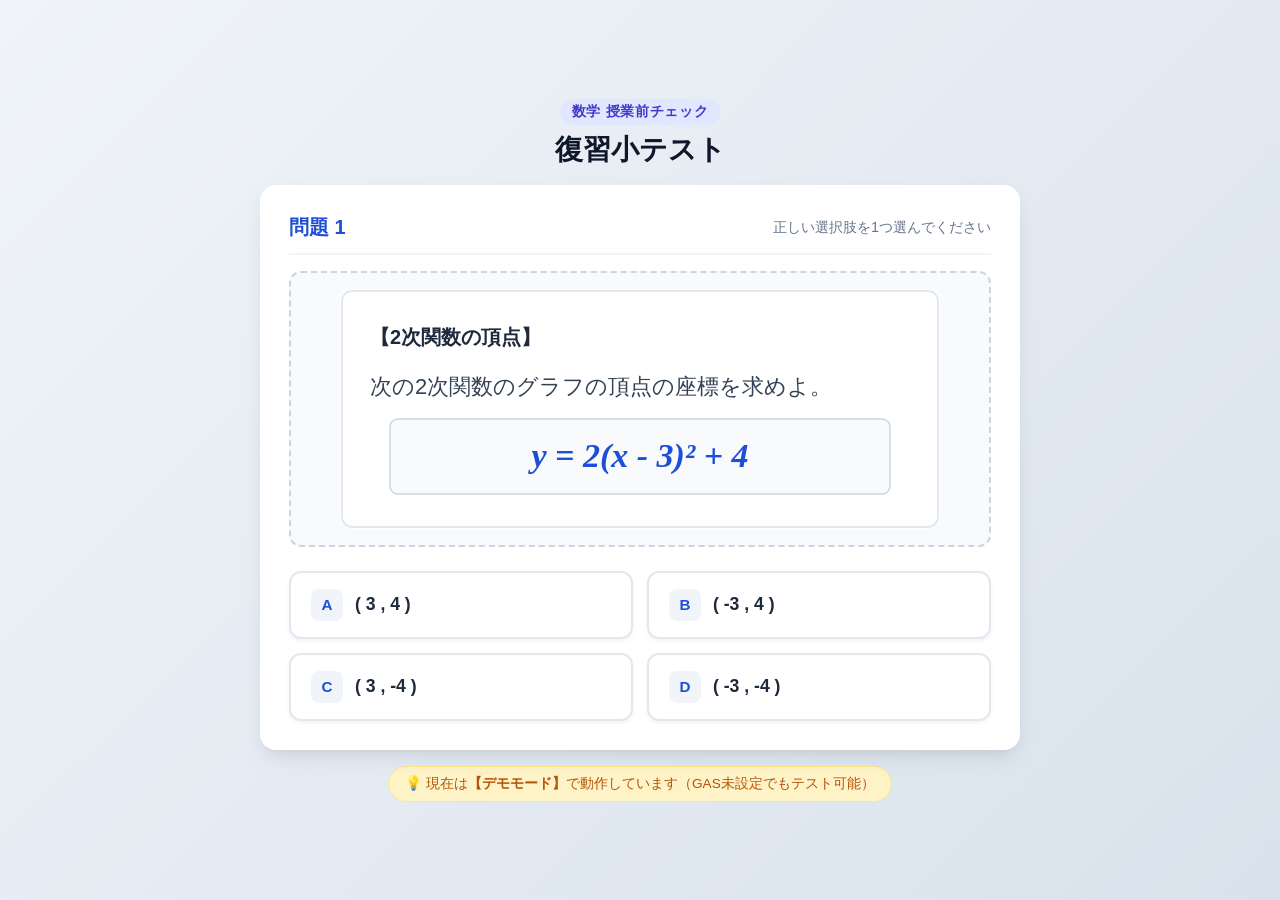
==== index.html @ b43b56c4 "feat: 小テストアプリのフロントエンド初期実装" ====
<!DOCTYPE html>
<html lang="ja">
<head>
  <meta charset="UTF-8">
  <meta name="viewport" content="width=device-width, initial-scale=1.0">
  <title>数学 復習テスト</title>
  <link rel="stylesheet" href="style.css">
</head>
<body>
  <!-- 背景演出用キャンバス（紙吹雪やパーティクル演出） -->
  <canvas id="effectCanvas"></canvas>

  <div class="app-container">
    <header class="app-header">
      <div class="badge">数学 授業前チェック</div>
      <h1 class="app-title">復習小テスト</h1>
    </header>

    <main class="main-card">
      <!-- 1. ローディング画面 -->
      <section id="loadingScreen" class="screen active">
        <div class="spinner-wrapper">
          <div class="spinner"></div>
          <p class="loading-text">本日の問題を読み込んでいます...</p>
        </div>
      </section>

      <!-- 2. 出題画面 -->
      <section id="questionScreen" class="screen">
        <div class="question-header">
          <span class="question-number" id="questionNumber">問題</span>
          <span class="instruction">正しい選択肢を1つ選んでください</span>
        </div>

        <!-- 問題画像表示エリア -->
        <div class="image-container">
          <img id="questionImage" src="" alt="問題の数式" loading="eager">
          <div id="imageLoader" class="image-loader">
            <div class="spinner-small"></div>
            <span>画像を読み込み中...</span>
          </div>
        </div>

        <!-- 4つの選択肢ボタンエリア -->
        <div class="choices-container" id="choicesContainer">
          <!-- JavaScriptで動的に選択肢ボタン（4つ）を生成します -->
        </div>

        <!-- 送信中オーバーレイ（二重送信防止＆インジケーター） -->
        <div id="submittingOverlay" class="submitting-overlay hidden">
          <div class="spinner-small"></div>
          <span>解答を送信中...</span>
        </div>
      </section>

      <!-- 3. 結果画面 -->
      <section id="resultScreen" class="screen">
        <div class="result-card" id="resultCard">
          <div class="result-icon-wrapper" id="resultIconWrapper">
            <!-- JSで正解（⭕️/トロフィー）や不正解（❌/ファイト）のアイコンを表示 -->
            <span id="resultIcon" class="result-icon">🎉</span>
          </div>
          <h2 id="resultTitle" class="result-title">正解！</h2>
          <p id="resultMessage" class="result-message">素晴らしい！しっかり復習できていますね。</p>

          <div class="answer-detail">
            <span class="detail-label">正解:</span>
            <span id="correctAnswerText" class="detail-value">選択肢B</span>
          </div>

          <div class="next-step-box">
            <p>解答が記録されました。</p>
            <p class="sub-text">画面をそのままにして先生の指示を待ってください。</p>
          </div>

          <!-- デモ・確認用（開発時にリセットして再度試すボタン） -->
          <button id="retryBtn" class="retry-btn">もう一度解き直す（テスト用）</button>
        </div>
      </section>

      <!-- エラー画面 -->
      <section id="errorScreen" class="screen">
        <div class="error-box">
          <span class="error-icon">⚠️</span>
          <h3>データの取得に失敗しました</h3>
          <p id="errorMessage">ネットワーク環境を確認してください。</p>
          <button id="reloadBtn" class="primary-btn">再読み込み</button>
        </div>
      </section>
    </main>

    <footer class="app-footer">
      <div id="demoNotice" class="demo-notice hidden">
        💡 現在は<strong>【デモモード】</strong>で動作しています（GAS未設定でもテスト可能）
      </div>
    </footer>
  </div>

  <script src="app.js"></script>
</body>
</html>
---- style.css ----
/* ========================================================
   数学小テスト Webアプリ スタイルシート (style.css)
   ======================================================== */

:root {
  --primary-color: #3b82f6;
  --primary-dark: #1d4ed8;
  --success-color: #10b981;
  --danger-color: #ef4444;
  --bg-gradient: linear-gradient(135deg, #f0f4f8 0%, #d9e2ec 100%);
  --card-bg: #ffffff;
  --text-main: #1e293b;
  --text-sub: #64748b;
  --border-color: #e2e8f0;
  --shadow-sm: 0 2px 4px rgba(0, 0, 0, 0.05);
  --shadow-lg: 0 10px 25px -5px rgba(0, 0, 0, 0.1), 0 8px 10px -6px rgba(0, 0, 0, 0.05);
  --border-radius: 16px;
  --font-family: -apple-system, BlinkMacSystemFont, "Segoe UI", Roboto, "Helvetica Neue", Arial, "Hiragino Kaku Gothic ProN", "Yu Gothic", Meiryo, sans-serif;
}

* {
  box-sizing: border-box;
  margin: 0;
  padding: 0;
}

body {
  font-family: var(--font-family);
  background: var(--bg-gradient);
  color: var(--text-main);
  min-height: 100vh;
  display: flex;
  justify-content: center;
  align-items: center;
  padding: 20px;
  position: relative;
  overflow-x: hidden;
}

/* 物理演算・紙吹雪用キャンバス */
#effectCanvas {
  position: fixed;
  top: 0;
  left: 0;
  width: 100%;
  height: 100%;
  pointer-events: none;
  z-index: 100;
}

.app-container {
  width: 100%;
  max-width: 760px;
  display: flex;
  flex-direction: column;
  gap: 16px;
  position: relative;
  z-index: 10;
}

/* ヘッダー */
.app-header {
  text-align: center;
}

.badge {
  display: inline-block;
  background-color: #e0e7ff;
  color: #4338ca;
  font-size: 0.85rem;
  font-weight: 700;
  padding: 4px 12px;
  border-radius: 20px;
  margin-bottom: 6px;
  letter-spacing: 0.05em;
}

.app-title {
  font-size: 1.75rem;
  font-weight: 800;
  color: #0f172a;
}

/* メインカード */
.main-card {
  background: var(--card-bg);
  border-radius: var(--border-radius);
  box-shadow: var(--shadow-lg);
  padding: 28px;
  min-height: 480px;
  display: flex;
  flex-direction: column;
  position: relative;
  overflow: hidden;
  border: 1px solid rgba(255, 255, 255, 0.8);
}

/* 画面切り替え共通設定 */
.screen {
  display: none;
  flex-direction: column;
  flex: 1;
  animation: fadeIn 0.3s ease-out forwards;
}

.screen.active {
  display: flex;
}

@keyframes fadeIn {
  from { opacity: 0; transform: translateY(8px); }
  to { opacity: 1; transform: translateY(0); }
}

/* 1. ローディング画面 */
#loadingScreen {
  justify-content: center;
  align-items: center;
  text-align: center;
}

.spinner-wrapper {
  display: flex;
  flex-direction: column;
  align-items: center;
  gap: 20px;
}

.spinner {
  width: 56px;
  height: 56px;
  border: 5px solid #e2e8f0;
  border-top-color: var(--primary-color);
  border-radius: 50%;
  animation: spin 0.9s cubic-bezier(0.5, 0, 0.5, 1) infinite;
}

.spinner-small {
  width: 24px;
  height: 24px;
  border: 3px solid rgba(255, 255, 255, 0.3);
  border-top-color: #ffffff;
  border-radius: 50%;
  animation: spin 0.8s linear infinite;
}

.loading-text {
  font-size: 1.1rem;
  color: var(--text-sub);
  font-weight: 500;
}

@keyframes spin {
  to { transform: rotate(360deg); }
}

/* 2. 出題画面 */
.question-header {
  display: flex;
  justify-content: space-between;
  align-items: center;
  margin-bottom: 16px;
  padding-bottom: 12px;
  border-bottom: 2px solid #f1f5f9;
}

.question-number {
  font-size: 1.25rem;
  font-weight: 800;
  color: var(--primary-dark);
}

.instruction {
  font-size: 0.9rem;
  color: var(--text-sub);
}

/* 問題画像表示エリア */
.image-container {
  width: 100%;
  min-height: 220px;
  max-height: 380px;
  background-color: #f8fafc;
  border: 2px dashed #cbd5e1;
  border-radius: 12px;
  display: flex;
  justify-content: center;
  align-items: center;
  padding: 16px;
  margin-bottom: 24px;
  position: relative;
  overflow: hidden;
}

.image-container img {
  max-width: 100%;
  max-height: 340px;
  object-fit: contain;
  border-radius: 8px;
  transition: opacity 0.3s ease;
}

.image-loader {
  position: absolute;
  display: flex;
  flex-direction: column;
  align-items: center;
  gap: 10px;
  color: var(--text-sub);
  font-size: 0.9rem;
}

.image-loader .spinner-small {
  border-color: #cbd5e1;
  border-top-color: var(--primary-color);
}

/* 4つの選択肢ボタン */
.choices-container {
  display: grid;
  grid-template-columns: repeat(2, 1fr);
  gap: 14px;
  position: relative;
}

.choice-btn {
  background-color: #ffffff;
  border: 2px solid var(--border-color);
  border-radius: 12px;
  padding: 16px 20px;
  font-size: 1.1rem;
  font-weight: 600;
  color: var(--text-main);
  cursor: pointer;
  display: flex;
  align-items: center;
  gap: 12px;
  transition: all 0.2s cubic-bezier(0.4, 0, 0.2, 1);
  box-shadow: var(--shadow-sm);
  outline: none;
  user-select: none;
}

.choice-index {
  display: inline-flex;
  justify-content: center;
  align-items: center;
  width: 32px;
  height: 32px;
  background-color: #f1f5f9;
  border-radius: 8px;
  font-size: 0.95rem;
  font-weight: 800;
  color: var(--primary-dark);
  flex-shrink: 0;
  transition: all 0.2s ease;
}

.choice-text {
  flex: 1;
  text-align: left;
  word-break: break-word;
}

.choice-btn:hover:not(:disabled) {
  border-color: var(--primary-color);
  background-color: #eff6ff;
  transform: translateY(-2px);
  box-shadow: 0 4px 12px rgba(59, 130, 246, 0.15);
}

.choice-btn:hover:not(:disabled) .choice-index {
  background-color: var(--primary-color);
  color: #ffffff;
}

.choice-btn:active:not(:disabled) {
  transform: translateY(0);
}

/* ボタン無効化時 */
.choice-btn:disabled {
  cursor: not-allowed;
  opacity: 0.65;
}

/* 選択されたボタンのハイライト */
.choice-btn.selected {
  border-color: var(--primary-color);
  background-color: #dbeafe;
}

/* 送信中オーバーレイ */
.submitting-overlay {
  position: absolute;
  top: 0;
  left: 0;
  width: 100%;
  height: 100%;
  background: rgba(15, 23, 42, 0.6);
  backdrop-filter: blur(2px);
  border-radius: var(--border-radius);
  display: flex;
  flex-direction: column;
  justify-content: center;
  align-items: center;
  gap: 12px;
  color: #ffffff;
  font-size: 1.1rem;
  font-weight: 700;
  z-index: 50;
  animation: fadeIn 0.2s ease-out;
}

.submitting-overlay.hidden {
  display: none;
}

/* 3. 結果画面 */
#resultScreen {
  justify-content: center;
  align-items: center;
}

.result-card {
  text-align: center;
  max-width: 480px;
  width: 100%;
  margin: auto;
  padding: 10px;
}

.result-icon-wrapper {
  margin-bottom: 16px;
  display: inline-block;
}

.result-icon {
  font-size: 4.5rem;
  display: inline-block;
  animation: popScale 0.6s cubic-bezier(0.175, 0.885, 0.32, 1.275);
}

@keyframes popScale {
  0% { transform: scale(0) rotate(-20deg); }
  60% { transform: scale(1.3) rotate(10deg); }
  100% { transform: scale(1) rotate(0deg); }
}

.shake {
  animation: shakeAnimation 0.5s cubic-bezier(0.36, 0.07, 0.19, 0.97) both;
}

@keyframes shakeAnimation {
  10%, 90% { transform: translate3d(-3px, 0, 0); }
  20%, 80% { transform: translate3d(5px, 0, 0); }
  30%, 50%, 70% { transform: translate3d(-6px, 0, 0); }
  40%, 60% { transform: translate3d(6px, 0, 0); }
}

.result-title {
  font-size: 2.2rem;
  font-weight: 900;
  margin-bottom: 8px;
}

.result-title.correct {
  color: var(--success-color);
}

.result-title.incorrect {
  color: var(--danger-color);
}

.result-message {
  font-size: 1.1rem;
  color: var(--text-sub);
  margin-bottom: 24px;
}

.answer-detail {
  background-color: #f8fafc;
  border-radius: 12px;
  padding: 12px 20px;
  display: inline-flex;
  gap: 10px;
  align-items: center;
  margin-bottom: 24px;
  border: 1px solid var(--border-color);
}

.detail-label {
  font-size: 0.95rem;
  color: var(--text-sub);
  font-weight: 600;
}

.detail-value {
  font-size: 1.1rem;
  font-weight: 800;
  color: var(--primary-dark);
}

.next-step-box {
  background-color: #f1f5f9;
  border-radius: 12px;
  padding: 16px;
  font-size: 0.95rem;
  color: var(--text-main);
  margin-bottom: 20px;
}

.next-step-box .sub-text {
  font-size: 0.85rem;
  color: var(--text-sub);
  margin-top: 4px;
}

.retry-btn {
  background: transparent;
  border: 1px dashed var(--text-sub);
  color: var(--text-sub);
  padding: 8px 16px;
  border-radius: 8px;
  font-size: 0.85rem;
  cursor: pointer;
  transition: all 0.2s ease;
}

.retry-btn:hover {
  background: #f1f5f9;
  color: var(--text-main);
  border-color: var(--text-main);
}

/* エラー画面 */
.error-box {
  text-align: center;
  margin: auto;
  padding: 20px;
}

.error-icon {
  font-size: 3rem;
  display: block;
  margin-bottom: 12px;
}

.error-box h3 {
  font-size: 1.3rem;
  color: var(--danger-color);
  margin-bottom: 8px;
}

.error-box p {
  color: var(--text-sub);
  margin-bottom: 20px;
}

.primary-btn {
  background-color: var(--primary-color);
  color: white;
  border: none;
  border-radius: 8px;
  padding: 10px 24px;
  font-size: 1rem;
  font-weight: 600;
  cursor: pointer;
  transition: background 0.2s;
}

.primary-btn:hover {
  background-color: var(--primary-dark);
}

/* フッター */
.app-footer {
  text-align: center;
}

.demo-notice {
  font-size: 0.85rem;
  color: #b45309;
  background-color: #fef3c7;
  padding: 8px 16px;
  border-radius: 20px;
  display: inline-block;
  border: 1px solid #fde68a;
}

.demo-notice.hidden {
  display: none;
}

/* レスポンシブ対応（画面幅が狭い場合） */
@media (max-width: 600px) {
  .choices-container {
    grid-template-columns: 1fr; /* 1列並び */
  }

  .main-card {
    padding: 18px;
  }

  .app-title {
    font-size: 1.4rem;
  }

  .result-title {
    font-size: 1.8rem;
  }
}
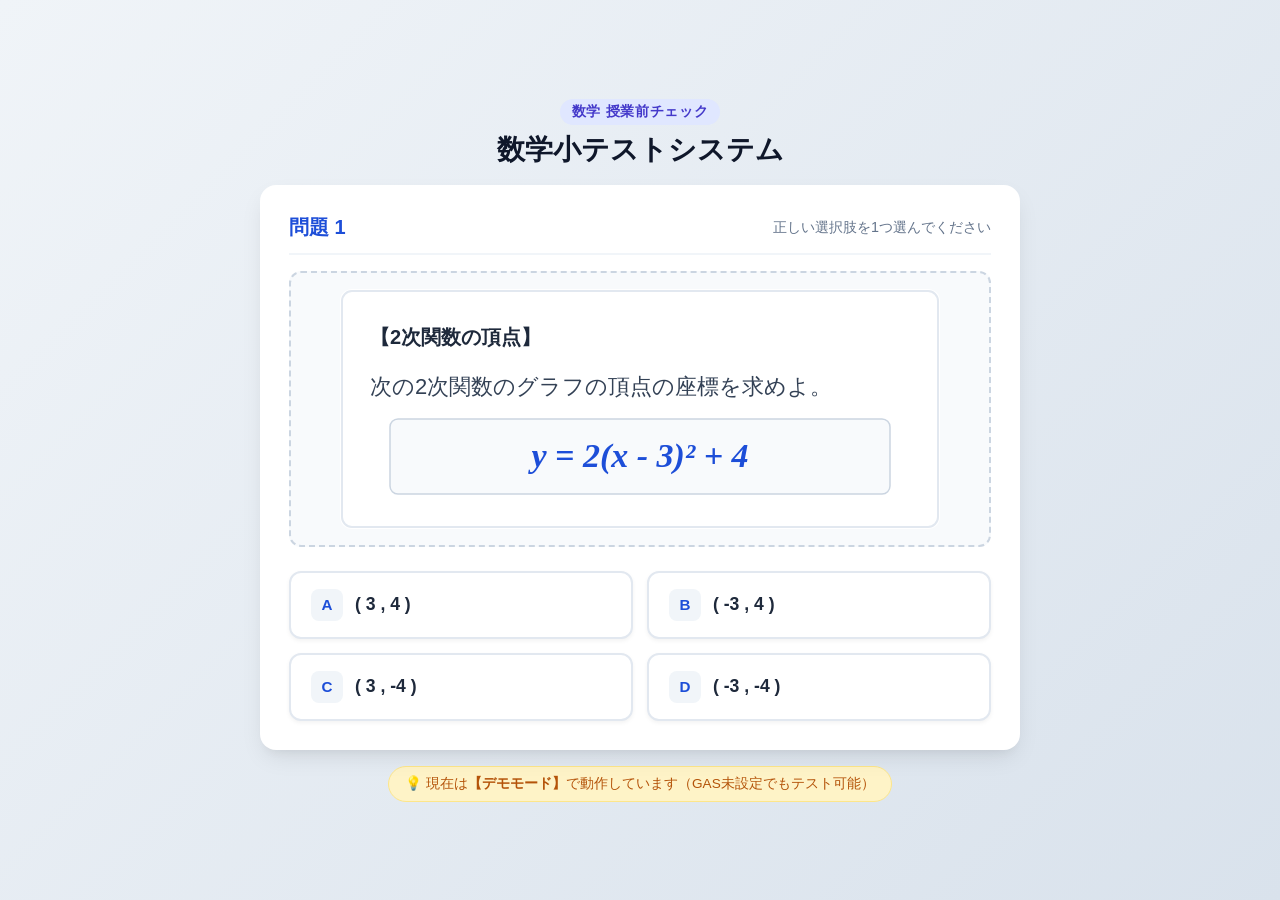
==== commit 6d2cdd61: "chore: メインタイトルを数学小テストシステムに変更" ====
--- a/index.html
+++ b/index.html
@@ -13,7 +13,7 @@
   <div class="app-container">
     <header class="app-header">
       <div class="badge">数学 授業前チェック</div>
-      <h1 class="app-title">復習小テスト</h1>
+      <h1 class="app-title">数学小テストシステム</h1>
     </header>
 
     <main class="main-card">
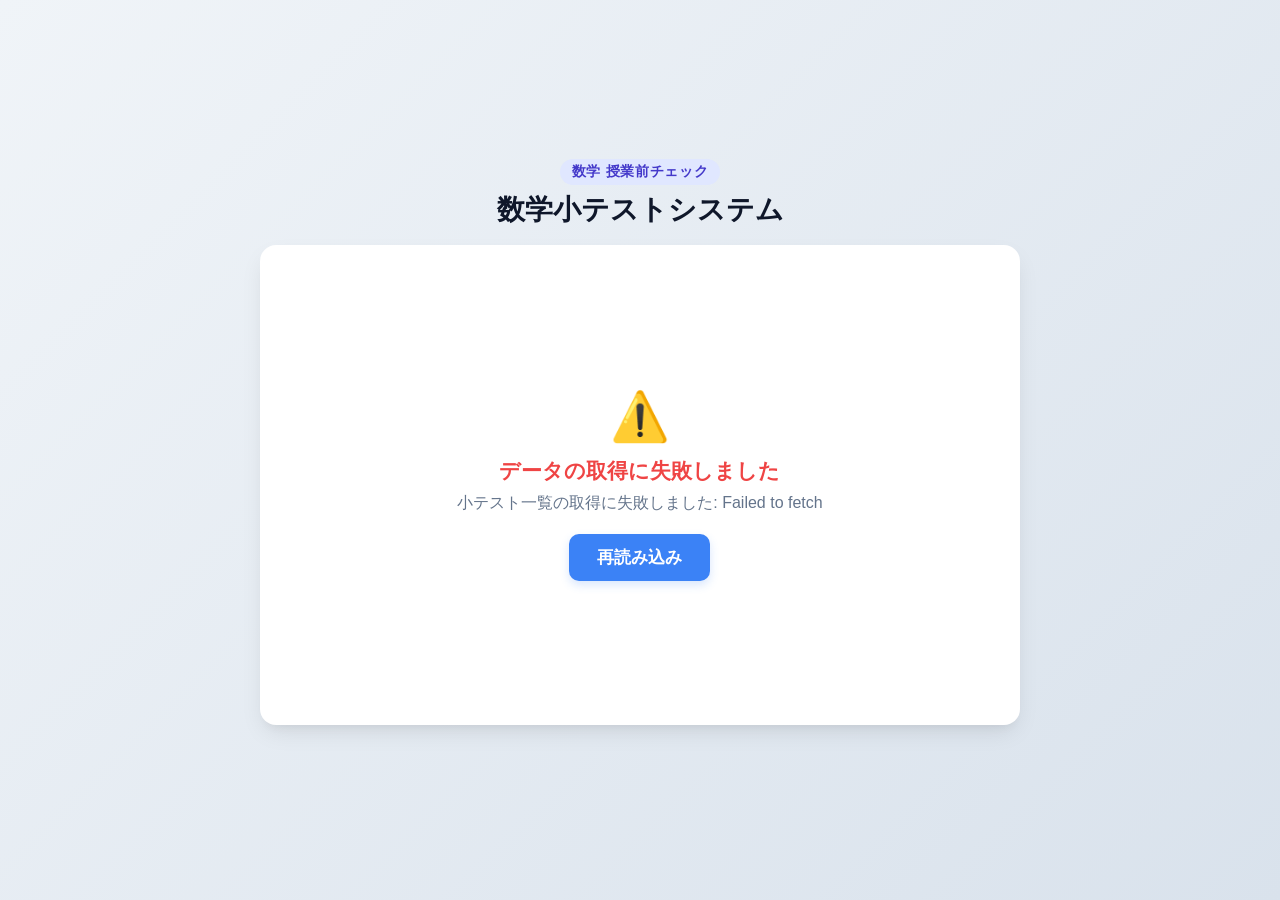
==== commit 7ad26a34: "feat: 小テスト一覧画面と過去回受け直し機能を追加" ====
--- a/index.html
+++ b/index.html
@@ -3,7 +3,7 @@
 <head>
   <meta charset="UTF-8">
   <meta name="viewport" content="width=device-width, initial-scale=1.0">
-  <title>数学 復習テスト</title>
+  <title>数学小テストシステム</title>
   <link rel="stylesheet" href="style.css">
 </head>
 <body>
@@ -17,16 +17,30 @@
     </header>
 
     <main class="main-card">
+      <!-- 0. 小テスト一覧画面 -->
+      <section id="listScreen" class="screen">
+        <div class="list-header">
+          <h2 class="list-title">小テスト一覧</h2>
+          <p class="list-subtitle">受ける小テストを選んでください（過去の復習も可能です）</p>
+        </div>
+        <div id="quizListContainer" class="quiz-list-container">
+          <!-- JSでテストカード一覧を動的生成 -->
+        </div>
+      </section>
+
       <!-- 1. ローディング画面 -->
       <section id="loadingScreen" class="screen active">
         <div class="spinner-wrapper">
           <div class="spinner"></div>
-          <p class="loading-text">本日の問題を読み込んでいます...</p>
+          <p id="loadingMessage" class="loading-text">データを読み込んでいます...</p>
         </div>
       </section>
 
       <!-- 2. 出題画面 -->
       <section id="questionScreen" class="screen">
+        <div class="question-top-bar">
+          <button id="backToListFromQuestionBtn" class="back-link-btn" type="button">← テスト一覧に戻る</button>
+        </div>
         <div class="question-header">
           <span class="question-number" id="questionNumber">問題</span>
           <span class="instruction">正しい選択肢を1つ選んでください</span>
@@ -73,8 +87,10 @@
             <p class="sub-text">画面をそのままにして先生の指示を待ってください。</p>
           </div>
 
-          <!-- デモ・確認用（開発時にリセットして再度試すボタン） -->
-          <button id="retryBtn" class="retry-btn">もう一度解き直す（テスト用）</button>
+          <div class="result-actions">
+            <button id="backToListFromResultBtn" class="primary-btn">小テスト一覧に戻る</button>
+            <button id="retryBtn" class="retry-btn">この問題をもう一度解く</button>
+          </div>
         </div>
       </section>
 
--- a/style.css
+++ b/style.css
@@ -112,6 +112,108 @@
   to { opacity: 1; transform: translateY(0); }
 }
 
+/* 0. 小テスト一覧画面 */
+.list-header {
+  margin-bottom: 20px;
+  text-align: center;
+}
+
+.list-title {
+  font-size: 1.5rem;
+  font-weight: 800;
+  color: #0f172a;
+  margin-bottom: 6px;
+}
+
+.list-subtitle {
+  font-size: 0.95rem;
+  color: var(--text-sub);
+}
+
+.quiz-list-container {
+  display: flex;
+  flex-direction: column;
+  gap: 12px;
+  max-height: 420px;
+  overflow-y: auto;
+  padding-right: 4px;
+}
+
+/* カスタムスクロールバー */
+.quiz-list-container::-webkit-scrollbar {
+  width: 6px;
+}
+.quiz-list-container::-webkit-scrollbar-track {
+  background: #f1f5f9;
+  border-radius: 10px;
+}
+.quiz-list-container::-webkit-scrollbar-thumb {
+  background: #cbd5e1;
+  border-radius: 10px;
+}
+
+.quiz-card {
+  background-color: #ffffff;
+  border: 2px solid var(--border-color);
+  border-radius: 12px;
+  padding: 16px 20px;
+  display: flex;
+  align-items: center;
+  justify-content: space-between;
+  gap: 16px;
+  cursor: pointer;
+  transition: all 0.2s cubic-bezier(0.4, 0, 0.2, 1);
+  box-shadow: var(--shadow-sm);
+  text-align: left;
+}
+
+.quiz-card:hover {
+  border-color: var(--primary-color);
+  background-color: #f8fafc;
+  transform: translateY(-2px);
+  box-shadow: 0 4px 12px rgba(59, 130, 246, 0.12);
+}
+
+.quiz-card-info {
+  display: flex;
+  align-items: center;
+  gap: 12px;
+  flex: 1;
+}
+
+.round-badge {
+  background-color: #eff6ff;
+  color: var(--primary-dark);
+  font-weight: 800;
+  font-size: 0.9rem;
+  padding: 6px 10px;
+  border-radius: 8px;
+  white-space: nowrap;
+}
+
+.quiz-card-title {
+  font-size: 1.1rem;
+  font-weight: 700;
+  color: var(--text-main);
+}
+
+.quiz-card-type {
+  font-size: 0.8rem;
+  color: var(--text-sub);
+  background-color: #f1f5f9;
+  padding: 2px 8px;
+  border-radius: 6px;
+}
+
+.quiz-card-action {
+  font-weight: 700;
+  color: var(--primary-color);
+  font-size: 0.95rem;
+  display: flex;
+  align-items: center;
+  gap: 4px;
+}
+
 /* 1. ローディング画面 */
 #loadingScreen {
   justify-content: center;
@@ -155,6 +257,27 @@
 }
 
 /* 2. 出題画面 */
+.question-top-bar {
+  margin-bottom: 12px;
+}
+
+.back-link-btn {
+  background: none;
+  border: none;
+  color: var(--primary-color);
+  font-size: 0.9rem;
+  font-weight: 600;
+  cursor: pointer;
+  padding: 4px 8px;
+  border-radius: 6px;
+  transition: all 0.2s ease;
+}
+
+.back-link-btn:hover {
+  background-color: #eff6ff;
+  text-decoration: underline;
+}
+
 .question-header {
   display: flex;
   justify-content: space-between;
@@ -208,6 +331,8 @@
   gap: 10px;
   color: var(--text-sub);
   font-size: 0.9rem;
+  padding: 12px;
+  text-align: center;
 }
 
 .image-loader .spinner-small {
@@ -407,13 +532,20 @@
   padding: 16px;
   font-size: 0.95rem;
   color: var(--text-main);
-  margin-bottom: 20px;
+  margin-bottom: 24px;
 }
 
 .next-step-box .sub-text {
   font-size: 0.85rem;
   color: var(--text-sub);
   margin-top: 4px;
+}
+
+.result-actions {
+  display: flex;
+  flex-direction: column;
+  gap: 10px;
+  align-items: center;
 }
 
 .retry-btn {
@@ -461,16 +593,18 @@
   background-color: var(--primary-color);
   color: white;
   border: none;
-  border-radius: 8px;
-  padding: 10px 24px;
-  font-size: 1rem;
-  font-weight: 600;
+  border-radius: 10px;
+  padding: 12px 28px;
+  font-size: 1.05rem;
+  font-weight: 700;
   cursor: pointer;
-  transition: background 0.2s;
+  transition: all 0.2s ease;
+  box-shadow: 0 4px 10px rgba(59, 130, 246, 0.2);
 }
 
 .primary-btn:hover {
   background-color: var(--primary-dark);
+  transform: translateY(-1px);
 }
 
 /* フッター */
@@ -509,4 +643,14 @@
   .result-title {
     font-size: 1.8rem;
   }
-}
+
+  .quiz-card {
+    flex-direction: column;
+    align-items: flex-start;
+    gap: 8px;
+  }
+
+  .quiz-card-action {
+    align-self: flex-end;
+  }
+}
